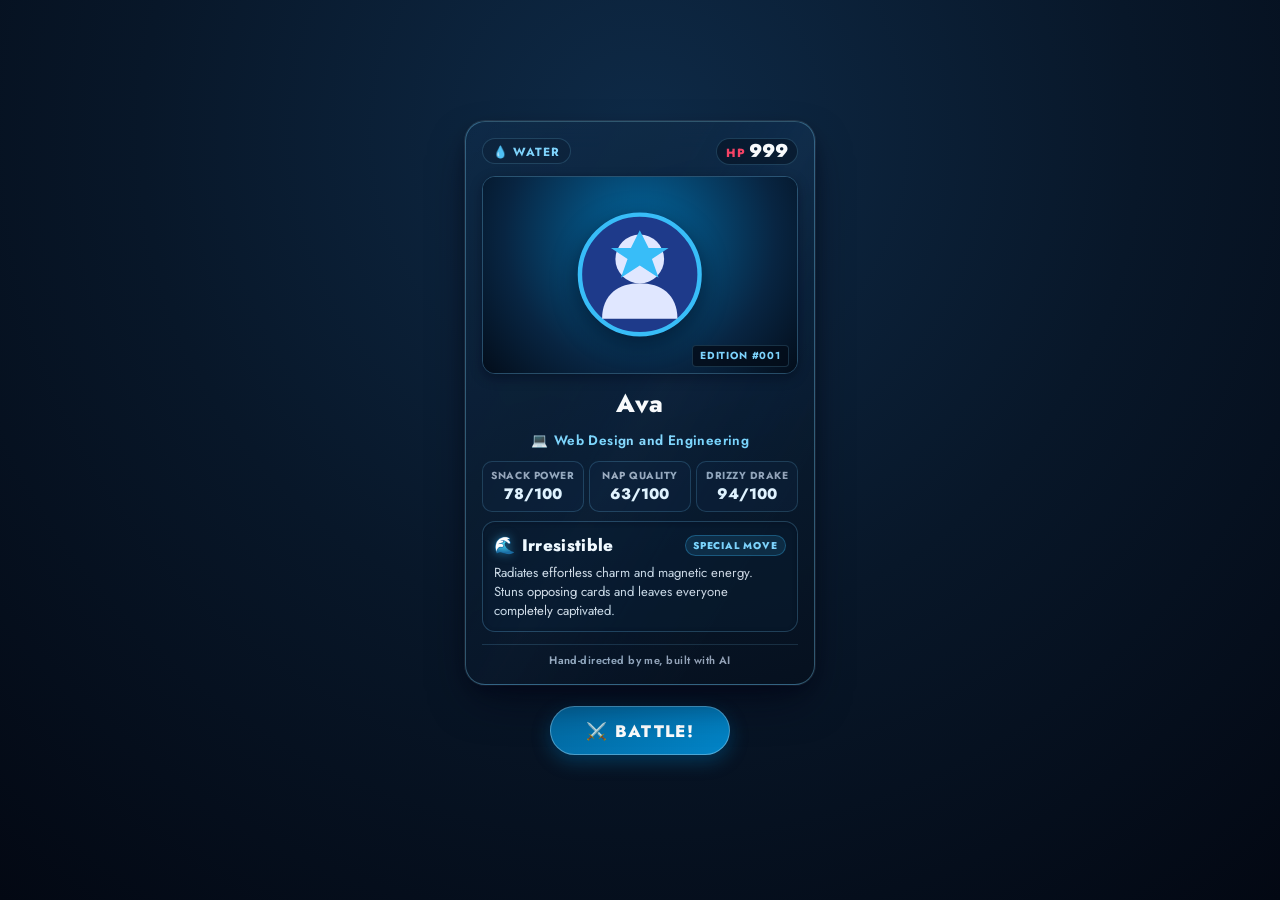
==== index.html @ eb4a1f62 "My first commit" ====
<!DOCTYPE html>
<html lang="en">
<head>
  <meta charset="UTF-8" />
  <meta name="viewport" content="width=device-width, initial-scale=1.0" />
  <title>Ava | Digital Trading Card</title>
  <link rel="preconnect" href="https://fonts.googleapis.com">
  <link rel="preconnect" href="https://fonts.gstatic.com" crossorigin>
  <link href="https://fonts.googleapis.com/css2?family=Jost:ital,wght@0,400;0,500;0,600;0,700;0,800;0,900;1,400;1,600&display=swap" rel="stylesheet">
  <link rel="stylesheet" href="style.css" />
</head>
<body>

  <main class="page-container">
    <!-- 3D Card Container with Perspective -->
    <div class="card-container" id="card-container">
      <article class="trading-card" id="trading-card">

        <!-- ================= FRONT FACE ================= -->
        <div class="card-face card-front">
          <!-- Card Holo Sheen Overlay -->
          <div class="card-sheen" aria-hidden="true"></div>

          <!-- Top Header: Type & Power -->
          <header class="card-header">
            <span class="card-type-badge">💧 WATER</span>
            <div class="card-hp">
              <span class="hp-label">HP</span>
              <span class="hp-value">999</span>
            </div>
          </header>

          <!-- Card Art / Portrait Section -->
          <div class="card-art-frame">
            <div class="art-backdrop">
              <!-- Inline SVG Avatar / Mascot -->
              <svg class="art-avatar" viewBox="0 0 120 120" fill="none" xmlns="http://www.w3.org/2000/svg" aria-label="Card character portrait">
                <circle cx="60" cy="60" r="54" fill="#1e3a8a" stroke="#38bdf8" stroke-width="4" />
                <circle cx="60" cy="46" r="22" fill="#E0E7FF" />
                <path d="M26 100C26 78 41 68 60 68C79 68 94 78 94 100" fill="#E0E7FF" />
                <polygon points="60,20 68,36 86,36 71,46 77,63 60,52 43,63 49,46 34,36 52,36" fill="#38bdf8" />
              </svg>
            </div>
            <span class="card-id-tag">EDITION #001</span>
          </div>

          <!-- Card Body / Identity -->
          <section class="card-info">
            <h1 class="card-name" id="card-name">Ava</h1>
            <p class="card-major" id="card-major">
              <span class="major-icon">💻</span> Web Design and Engineering
            </p>

            <!-- Stats Bar -->
            <div class="card-stats">
              <div class="stat-pill">
                <span class="stat-label">Snack Power</span>
                <span class="stat-value">78/100</span>
              </div>
              <div class="stat-pill">
                <span class="stat-label">Nap Quality</span>
                <span class="stat-value">63/100</span>
              </div>
              <div class="stat-pill">
                <span class="stat-label">Drizzy Drake</span>
                <span class="stat-value">94/100</span>
              </div>
            </div>

            <!-- Special Ability Section (Card Feature) -->
            <div class="ability-container" id="ability-container">
              <div class="ability-header">
                <span class="ability-icon">🌊</span>
                <h2 class="ability-title">Irresistible</h2>
                <span class="ability-tag">SPECIAL MOVE</span>
              </div>
              <p class="ability-description">
                Radiates effortless charm and magnetic energy. Stuns opposing cards and leaves everyone completely captivated.
              </p>
            </div>
          </section>

          <!-- Card Footer -->
          <footer class="card-footer">
            <span>Hand-directed by me, built with AI</span>
          </footer>
        </div>

        <!-- ================= BACK FACE ================= -->
        <div class="card-face card-back">
          <!-- Card Holo Sheen Overlay -->
          <div class="card-sheen" aria-hidden="true"></div>

          <!-- Back Header -->
          <header class="card-header back-header">
            <span class="card-type-badge back-badge">🌊 WATER DECK</span>
            <span class="back-id">SECRET RARE ★★★</span>
          </header>

          <!-- Back Center Graphic Emblem -->
          <div class="back-emblem-wrapper">
            <div class="back-emblem-ring">
              <div class="back-emblem-core">
                <span class="back-emblem-icon">💧</span>
              </div>
            </div>
          </div>

          <!-- Fun Fact Showcase Block -->
          <section class="fun-fact-section">
            <div class="fun-fact-header">
              <span class="fun-fact-tag">💡 TRAINER FUN FACT</span>
            </div>
            <p class="fun-fact-text">
              Can code full responsive web animations in her sleep, but will happily spend 45 minutes debating between three identical shades of blue while streaming Drake on repeat.
            </p>

            <!-- Fun Fact Quick Trivia Chips -->
            <div class="trivia-chips">
              <div class="trivia-chip">
                <span class="trivia-label">Soundtrack</span>
                <span class="trivia-value">Drake (Certified)</span>
              </div>
              <div class="trivia-chip">
                <span class="trivia-label">Fuel Source</span>
                <span class="trivia-value">Snacks & Matcha</span>
              </div>
              <div class="trivia-chip">
                <span class="trivia-label">Style Mode</span>
                <span class="trivia-value">Water Type 🌊</span>
              </div>
            </div>
          </section>

          <!-- Interactive Ability Activation on Back -->
          <div class="back-ability-container">
            <button id="ability-btn" class="ability-button back-ability-btn" type="button">
              🌊 Activate Irresistible Ability
            </button>
            <div id="ability-status" class="ability-status" aria-live="polite"></div>
          </div>

          <!-- Back Footer -->
          <footer class="card-footer back-footer">
            <span>Hand-directed by me, built with AI</span>
          </footer>
        </div>

      </article>
    </div>

    <!-- ================= BATTLE ARENA ================= -->
    <section class="battle-arena" aria-label="Card Battle Arena">
      <button id="battle-btn" class="battle-btn" type="button">
        ⚔️ Battle!
      </button>

      <!-- Dice-Roll Animation & Big Letters Winner Display -->
      <div id="battle-display" class="battle-display" aria-live="polite"></div>
    </section>
  </main>

  <script src="script.js"></script>
</body>
</html>
---- style.css ----
/* ==========================================================================
   Digital Trading Card - style.css
   Pure Futura Typography & Aesthetic Oceanic Water Theme
   ========================================================================== */

:root {
  /* Unified Futura Typography */
  --font-futura: "Futura", "Futura-Medium", "Futura LT", "Jost", -apple-system, BlinkMacSystemFont, "Segoe UI", Roboto, sans-serif;

  /* Oceanic Color Palette - Refined & Aesthetic */
  --bg-page-start: #0e2a47;
  --bg-page-mid: #081729;
  --bg-page-end: #030813;
  
  --card-glass-start: rgba(14, 42, 71, 0.92);
  --card-glass-mid: rgba(10, 29, 50, 0.94);
  --card-glass-end: rgba(6, 17, 31, 0.97);

  --card-border: rgba(125, 211, 252, 0.35);
  --card-border-glow: rgba(56, 189, 248, 0.25);
  
  --accent-cyan: #38bdf8;
  --accent-aqua: #7dd3fc;
  --accent-seafoam: #a5f3fc;
  --accent-marine: #0284c7;
  --accent-deep-navy: #082542;
  
  --text-primary: #f8fafc;
  --text-secondary: #cbd5e1;
  --text-muted: #94a3b8;
  
  --surface-glass: rgba(12, 33, 56, 0.6);
  --surface-glass-border: rgba(125, 211, 252, 0.18);
  
  /* Radii */
  --card-radius: 20px;
  --inner-radius: 13px;
  --pill-radius: 9999px;
  
  /* Delicate Multi-layer Depth Shadow */
  --card-shadow: 0 20px 45px -12px rgba(2, 6, 23, 0.8),
                 0 8px 18px -4px rgba(2, 6, 23, 0.5),
                 0 0 0 1px rgba(255, 255, 255, 0.1);
}

/* Base Reset & Centering */
* {
  box-sizing: border-box;
  margin: 0;
  padding: 0;
  font-family: var(--font-futura);
}

body {
  min-height: 100vh;
  display: flex;
  align-items: center;
  justify-content: center;
  background: radial-gradient(circle at 50% 15%, var(--bg-page-start) 0%, var(--bg-page-mid) 50%, var(--bg-page-end) 100%);
  color: var(--text-primary);
  font-family: var(--font-futura);
  padding: 1.5rem 1.25rem;
  overflow-x: hidden;
  -webkit-font-smoothing: antialiased;
}

button, input, select, textarea {
  font-family: var(--font-futura);
}

.page-container {
  display: flex;
  flex-direction: column;
  align-items: center;
  justify-content: center;
  width: 100%;
  gap: 1.35rem;
}

/* 3D Perspective Card Container */
.card-container {
  perspective: 1200px;
  width: 100%;
  max-width: 350px;
  display: flex;
  justify-content: center;
}

/* Trading Card (3D Flipping Element) */
.trading-card {
  position: relative;
  width: 100%;
  transform-style: preserve-3d;
  transition: transform 0.65s cubic-bezier(0.34, 1.2, 0.64, 1);
  cursor: pointer;
}

/* 3D Flip Trigger: Point / Hover at it, or mobile tap */
.card-container:hover .trading-card,
.trading-card.is-flipped {
  transform: rotateY(180deg);
}

/* Card Faces Base Styles */
.card-face {
  width: 100%;
  border-radius: var(--card-radius);
  box-shadow: var(--card-shadow);
  padding: 1rem;
  display: flex;
  flex-direction: column;
  gap: 0.7rem;
  overflow: hidden;
  backface-visibility: hidden;
  -webkit-backface-visibility: hidden;
  user-select: none;
  box-sizing: border-box;
  backdrop-filter: blur(16px);
  -webkit-backdrop-filter: blur(16px);
}

/* Front Face */
.card-front {
  position: relative;
  transform: rotateY(0deg);
  background: linear-gradient(165deg, var(--card-glass-start) 0%, var(--card-glass-mid) 50%, var(--card-glass-end) 100%);
  border: 1.5px solid var(--card-border);
}

/* Back Face */
.card-back {
  position: absolute;
  inset: 0;
  transform: rotateY(180deg);
  background: linear-gradient(165deg, #0f2c4a 0%, #091c30 50%, #05101d 100%);
  border: 1.5px solid var(--card-border);
  box-shadow: var(--card-shadow);
  justify-content: space-between;
}

/* Soft Water Sheen Overlay */
.card-sheen {
  position: absolute;
  inset: 0;
  border-radius: var(--card-radius);
  background: linear-gradient(
    120deg,
    transparent 0%,
    rgba(255, 255, 255, 0.05) 35%,
    rgba(125, 211, 252, 0.18) 48%,
    rgba(240, 249, 255, 0.22) 52%,
    rgba(56, 189, 248, 0.12) 65%,
    transparent 80%
  );
  opacity: 0.6;
  pointer-events: none;
  mix-blend-mode: overlay;
  transition: opacity 0.3s ease;
}

.trading-card:hover .card-sheen {
  opacity: 0.9;
}

/* ==========================================================================
   Front Face Elements
   ========================================================================== */

.card-header {
  display: flex;
  justify-content: space-between;
  align-items: center;
}

.card-type-badge {
  background: var(--surface-glass);
  border: 1px solid var(--surface-glass-border);
  padding: 0.22rem 0.6rem;
  border-radius: var(--pill-radius);
  color: var(--accent-aqua);
  font-size: 0.74rem;
  font-weight: 700;
  letter-spacing: 0.08em;
  text-transform: uppercase;
}

.card-hp {
  display: flex;
  align-items: baseline;
  gap: 0.25rem;
  background: rgba(3, 12, 24, 0.5);
  padding: 0.18rem 0.55rem;
  border-radius: var(--pill-radius);
  border: 1px solid var(--surface-glass-border);
}

.hp-label {
  font-size: 0.74rem;
  color: #f43f5e;
  font-weight: 800;
  letter-spacing: 0.05em;
}

.hp-value {
  font-size: 1.15rem;
  font-weight: 900;
  color: var(--text-primary);
  line-height: 1;
}

/* Artwork Frame */
.card-art-frame {
  position: relative;
  width: 100%;
  aspect-ratio: 16 / 10;
  border-radius: var(--inner-radius);
  overflow: hidden;
  border: 1px solid rgba(125, 211, 252, 0.25);
  box-shadow: inset 0 2px 10px rgba(2, 6, 23, 0.5), 0 4px 12px rgba(2, 6, 23, 0.4);
}

.art-backdrop {
  width: 100%;
  height: 100%;
  background: radial-gradient(circle at 50% 30%, #0369a1 0%, #082542 65%, #030d1a 100%);
  display: flex;
  align-items: center;
  justify-content: center;
}

.art-avatar {
  width: 68%;
  height: 68%;
  filter: drop-shadow(0 6px 12px rgba(2, 6, 23, 0.6));
  transition: transform 0.4s ease;
}

.trading-card:hover .art-avatar {
  transform: scale(1.04);
}

.card-id-tag {
  position: absolute;
  bottom: 6px;
  right: 8px;
  font-size: 0.64rem;
  font-weight: 700;
  letter-spacing: 0.08em;
  background: rgba(4, 13, 26, 0.85);
  padding: 0.15rem 0.45rem;
  border-radius: 4px;
  color: #7dd3fc;
  border: 1px solid var(--surface-glass-border);
}

/* Identity & Content Section */
.card-info {
  display: flex;
  flex-direction: column;
  gap: 0.6rem;
}

.card-name {
  font-size: 1.55rem;
  font-weight: 800;
  text-align: center;
  letter-spacing: 0.02em;
  color: #f8fafc;
  word-break: break-word;
}

.card-major {
  font-size: 0.85rem;
  text-align: center;
  color: var(--accent-aqua);
  font-weight: 600;
  display: flex;
  align-items: center;
  justify-content: center;
  gap: 0.35rem;
  letter-spacing: 0.03em;
}

/* Stats Row */
.card-stats {
  display: grid;
  grid-template-columns: repeat(3, 1fr);
  gap: 0.35rem;
  margin-top: 0.1rem;
}

.stat-pill {
  background: var(--surface-glass);
  border: 1px solid var(--surface-glass-border);
  border-radius: 10px;
  padding: 0.35rem 0.25rem;
  display: flex;
  flex-direction: column;
  align-items: center;
  text-align: center;
}

.stat-label {
  font-size: 0.64rem;
  text-transform: uppercase;
  color: var(--text-muted);
  font-weight: 700;
  letter-spacing: 0.05em;
  white-space: nowrap;
}

.stat-value {
  font-size: 0.95rem;
  font-weight: 800;
  color: #e0f2fe;
}

/* Special Ability Section (Card Feature / Attack Style) */
.ability-container {
  background: rgba(9, 27, 47, 0.65);
  border: 1px solid rgba(125, 211, 252, 0.22);
  border-radius: var(--inner-radius);
  padding: 0.7rem;
  display: flex;
  flex-direction: column;
  gap: 0.35rem;
  box-shadow: inset 0 1px 4px rgba(2, 6, 23, 0.3);
}

.ability-header {
  display: flex;
  align-items: center;
  gap: 0.4rem;
}

.ability-icon {
  font-size: 1.05rem;
  filter: drop-shadow(0 0 5px rgba(56, 189, 248, 0.5));
}

.ability-title {
  font-size: 1.05rem;
  font-weight: 800;
  color: #f0f9ff;
  letter-spacing: 0.02em;
}

.ability-tag {
  font-size: 0.62rem;
  font-weight: 800;
  color: #7dd3fc;
  background: rgba(56, 189, 248, 0.12);
  border: 1px solid rgba(56, 189, 248, 0.3);
  padding: 0.12rem 0.45rem;
  border-radius: var(--pill-radius);
  margin-left: auto;
  letter-spacing: 0.08em;
}

.ability-description {
  font-size: 0.82rem;
  line-height: 1.45;
  color: var(--text-secondary);
}

/* Card Footers */
.card-footer {
  display: flex;
  justify-content: center;
  align-items: center;
  text-align: center;
  font-size: 0.68rem;
  color: var(--text-muted);
  border-top: 1px solid rgba(125, 211, 252, 0.15);
  padding-top: 0.45rem;
  margin-top: auto;
  font-weight: 600;
  letter-spacing: 0.04em;
}

/* ==========================================================================
   Back Face Elements (Water Type Fun Fact Showcase)
   ========================================================================== */

.back-header {
  border-bottom: 1px solid rgba(125, 211, 252, 0.15);
  padding-bottom: 0.35rem;
}

.back-badge {
  color: var(--accent-aqua);
}

.back-id {
  font-size: 0.72rem;
  font-weight: 700;
  color: #7dd3fc;
  letter-spacing: 0.06em;
}

/* Back Center Water Seal / Emblem */
.back-emblem-wrapper {
  display: flex;
  align-items: center;
  justify-content: center;
  padding: 0.35rem 0;
}

.back-emblem-ring {
  width: 74px;
  height: 74px;
  border-radius: 50%;
  border: 2px dashed rgba(56, 189, 248, 0.4);
  display: flex;
  align-items: center;
  justify-content: center;
  background: radial-gradient(circle, rgba(2, 132, 199, 0.25) 0%, rgba(8, 28, 48, 0.8) 75%);
  box-shadow: 0 0 16px rgba(56, 189, 248, 0.2);
  animation: emblemSpin 22s linear infinite;
}

.back-emblem-core {
  width: 52px;
  height: 52px;
  border-radius: 50%;
  background: linear-gradient(135deg, #0284c7, #07233d);
  border: 1px solid rgba(224, 242, 254, 0.5);
  display: flex;
  align-items: center;
  justify-content: center;
}

.back-emblem-icon {
  font-size: 1.6rem;
  filter: drop-shadow(0 2px 6px rgba(2, 6, 23, 0.6));
}

@keyframes emblemSpin {
  0% { transform: rotate(0deg); }
  100% { transform: rotate(360deg); }
}

/* Fun Fact Section */
.fun-fact-section {
  background: rgba(9, 27, 47, 0.7);
  border: 1px solid rgba(125, 211, 252, 0.22);
  border-radius: var(--inner-radius);
  padding: 0.75rem;
  display: flex;
  flex-direction: column;
  gap: 0.5rem;
  box-shadow: inset 0 1px 4px rgba(2, 6, 23, 0.3);
}

.fun-fact-header {
  display: flex;
  align-items: center;
  justify-content: center;
}

.fun-fact-tag {
  font-size: 0.72rem;
  font-weight: 800;
  letter-spacing: 0.08em;
  color: #7dd3fc;
  background: rgba(56, 189, 248, 0.12);
  border: 1px solid rgba(56, 189, 248, 0.3);
  padding: 0.2rem 0.55rem;
  border-radius: var(--pill-radius);
  text-transform: uppercase;
}

.fun-fact-text {
  font-size: 0.82rem;
  line-height: 1.5;
  color: var(--text-primary);
  text-align: center;
  padding: 0 0.15rem;
}

/* Trivia Chips */
.trivia-chips {
  display: flex;
  flex-direction: column;
  gap: 0.3rem;
  margin-top: 0.15rem;
}

.trivia-chip {
  display: flex;
  justify-content: space-between;
  align-items: center;
  background: rgba(5, 17, 31, 0.5);
  border: 1px solid rgba(125, 211, 252, 0.15);
  border-radius: 7px;
  padding: 0.28rem 0.5rem;
  font-size: 0.72rem;
}

.trivia-label {
  color: var(--text-muted);
  font-weight: 600;
  text-transform: uppercase;
  font-size: 0.65rem;
  letter-spacing: 0.05em;
}

.trivia-value {
  color: #7dd3fc;
  font-weight: 700;
}

/* Quick Ability Container on Back Face */
.back-ability-container {
  display: flex;
  flex-direction: column;
  gap: 0.35rem;
  margin-top: 0.25rem;
  width: 100%;
}

.back-ability-btn {
  font-size: 0.88rem;
  letter-spacing: 0.05em;
  padding: 0.55rem 0.9rem;
  background: linear-gradient(135deg, #0284c7, #0369a1);
  color: #ffffff;
  border: 1px solid rgba(224, 242, 254, 0.3);
  border-radius: var(--pill-radius);
  font-weight: 800;
  text-transform: uppercase;
  cursor: pointer;
  box-shadow: 0 4px 14px rgba(2, 132, 199, 0.35);
  transition: transform 0.15s ease, filter 0.2s ease, box-shadow 0.2s ease;
  width: 100%;
}

.back-ability-btn:hover {
  filter: brightness(1.12);
  box-shadow: 0 6px 18px rgba(56, 189, 248, 0.45);
  transform: translateY(-1px);
}

.back-ability-btn:active {
  transform: translateY(1px);
}

.back-ability-btn:disabled {
  opacity: 0.7;
  cursor: not-allowed;
  transform: none;
}

/* Ability Status Banner (Visual Confirmation of Activation) */
.ability-status {
  font-size: 0.76rem;
  line-height: 1.4;
  font-weight: 600;
  text-align: center;
  min-height: 1.1rem;
  color: #7dd3fc;
  padding: 0.25rem 0.5rem;
  border-radius: 8px;
  transition: all 0.25s ease;
  opacity: 0;
  transform: translateY(4px);
}

.ability-status.show-status {
  opacity: 1;
  transform: translateY(0);
  background: rgba(14, 116, 144, 0.25);
  border: 1px solid rgba(56, 189, 248, 0.35);
  color: #f0f9ff;
  box-shadow: 0 0 14px rgba(56, 189, 248, 0.3);
}

.ability-status.show-status strong {
  color: #38bdf8;
  letter-spacing: 0.04em;
}

/* Active State (Pure Glow on Back Face - No 3D Flattening) */
.trading-card.ability-active .card-back {
  animation: backFaceGlow 0.8s ease;
}

@keyframes backFaceGlow {
  0%, 100% {
    border-color: var(--card-border);
    box-shadow: var(--card-shadow);
  }
  50% {
    border-color: rgba(224, 242, 254, 0.8);
    box-shadow: 0 0 35px rgba(56, 189, 248, 0.65), 0 0 10px rgba(125, 211, 252, 0.4);
  }
}

/* ==========================================================================
   Battle Arena Section (Futura Dice Roll & Winner Display)
   ========================================================================== */

.battle-arena {
  display: flex;
  flex-direction: column;
  align-items: center;
  width: 100%;
  max-width: 350px;
  gap: 0.85rem;
}

/* Battle Action Button */
.battle-btn {
  background: linear-gradient(135deg, #0369a1, #0284c7);
  color: #ffffff;
  border: 1px solid rgba(186, 230, 253, 0.4);
  border-radius: var(--pill-radius);
  padding: 0.72rem 2.2rem;
  font-size: 1.05rem;
  font-weight: 800;
  letter-spacing: 0.08em;
  text-transform: uppercase;
  cursor: pointer;
  box-shadow: 0 6px 18px rgba(2, 132, 199, 0.35), 0 2px 6px rgba(2, 6, 23, 0.4);
  transition: transform 0.15s ease, filter 0.2s ease, box-shadow 0.2s ease;
  user-select: none;
}

.battle-btn:hover {
  filter: brightness(1.12);
  transform: translateY(-2px);
  box-shadow: 0 8px 22px rgba(56, 189, 248, 0.45);
}

.battle-btn:active {
  transform: translateY(1px);
}

.battle-btn:disabled {
  opacity: 0.7;
  cursor: not-allowed;
  transform: none;
}

/* Battle Display Container */
.battle-display {
  width: 100%;
  min-height: 10px;
}

/* Rolling Dice State */
.battle-rolling {
  background: rgba(10, 28, 48, 0.85);
  border: 1px dashed rgba(125, 211, 252, 0.35);
  border-radius: var(--inner-radius);
  padding: 1rem;
  text-align: center;
  display: flex;
  flex-direction: column;
  align-items: center;
  gap: 0.35rem;
  box-shadow: 0 6px 18px rgba(2, 6, 23, 0.4);
  animation: fadeIn 0.2s ease;
}

.dice-icon {
  font-size: 2.6rem;
  display: inline-block;
  animation: diceShake 0.18s infinite alternate;
}

.rolling-text {
  font-size: 1.05rem;
  font-weight: 800;
  letter-spacing: 0.04em;
  color: var(--text-primary);
}

.vs-text {
  font-size: 0.84rem;
  color: var(--text-muted);
}

@keyframes diceShake {
  0% { transform: rotate(-12deg) scale(0.96); }
  100% { transform: rotate(12deg) scale(1.04); }
}

/* Battle Outcome Card */
.battle-card {
  border-radius: var(--card-radius);
  padding: 1.15rem 1rem;
  text-align: center;
  display: flex;
  flex-direction: column;
  align-items: center;
  gap: 0.55rem;
  animation: popIn 0.35s cubic-bezier(0.175, 0.885, 0.32, 1.275);
}

/* Winner Card (Celebratory Futura) */
.battle-card.winner-card {
  background: linear-gradient(155deg, rgba(14, 42, 71, 0.95), rgba(8, 25, 45, 0.97));
  border: 1.5px solid rgba(125, 211, 252, 0.35);
  box-shadow: 0 0 25px rgba(56, 189, 248, 0.35), 0 8px 20px rgba(2, 6, 23, 0.5);
}

/* Defeat / Close Match Card */
.battle-card.defeat-card {
  background: rgba(15, 23, 42, 0.95);
  border: 1.5px solid rgba(244, 63, 94, 0.5);
  box-shadow: 0 0 20px rgba(244, 63, 94, 0.25);
}

/* WINNER TITLE (Pure Geometric Futura) */
.battle-winner-title {
  font-size: 1.75rem;
  font-weight: 900;
  text-transform: uppercase;
  letter-spacing: 0.06em;
  line-height: 1.15;
  color: #38bdf8;
  text-shadow: 0 2px 8px rgba(56, 189, 248, 0.35);
}

.battle-card.defeat-card .battle-winner-title {
  color: #f43f5e;
  text-shadow: 0 2px 8px rgba(244, 63, 94, 0.4);
}

.battle-summary {
  font-size: 0.85rem;
  line-height: 1.5;
  color: var(--text-secondary);
}

.battle-summary strong {
  color: #ffffff;
}

.victory-quote {
  font-size: 0.78rem;
  font-style: italic;
  color: #7dd3fc;
  border-top: 1px solid rgba(125, 211, 252, 0.15);
  padding-top: 0.4rem;
  width: 100%;
}

@keyframes popIn {
  0% { transform: scale(0.85); opacity: 0; }
  100% { transform: scale(1); opacity: 1; }
}

@keyframes fadeIn {
  0% { opacity: 0; }
  100% { opacity: 1; }
}

/* Responsive Considerations for Small Screens */
@media (max-width: 380px) {
  body {
    padding: 0.75rem;
  }
  
  .card-face {
    padding: 0.85rem;
    gap: 0.6rem;
  }
  
  .card-name {
    font-size: 1.35rem;
  }
  
  .fun-fact-text {
    font-size: 0.78rem;
  }
}
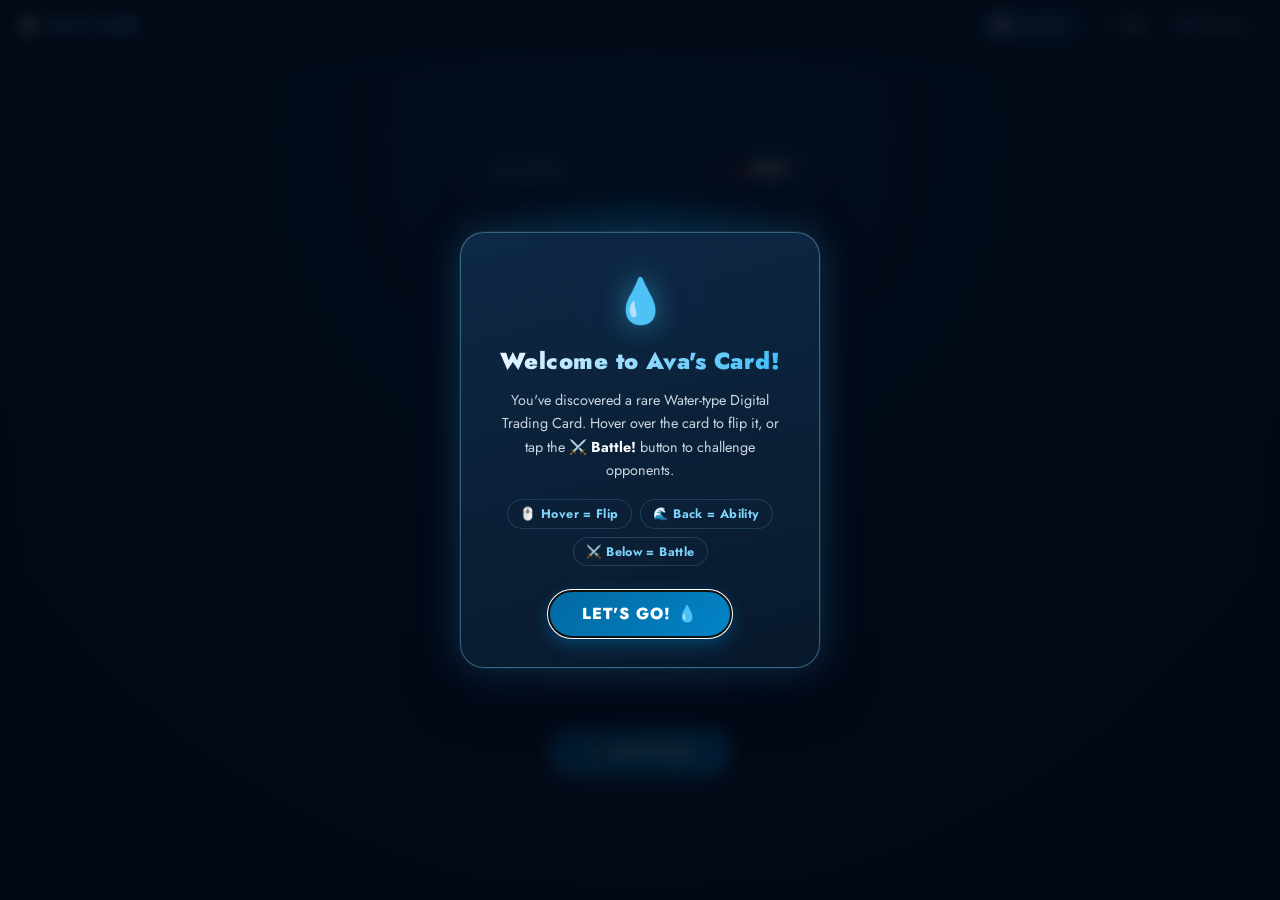
==== commit 58c4e1da: "Lab 4" ====
--- a/index.html
+++ b/index.html
@@ -10,6 +10,16 @@
   <link rel="stylesheet" href="style.css" />
 </head>
 <body>
+
+  <!-- Site Navigation Bar -->
+  <nav class="site-nav" aria-label="Site navigation">
+    <a href="index.html" class="site-nav-brand">🃏 Ava's Card</a>
+    <div class="site-nav-links">
+      <a href="index.html" class="site-nav-link active" aria-current="page">🃏 My Card</a>
+      <a href="help-faq.html" class="site-nav-link">❓ FAQ</a>
+      <a href="help-contact.html" class="site-nav-link">📬 Contact</a>
+    </div>
+  </nav>
 
   <main class="page-container">
     <!-- 3D Card Container with Perspective -->
@@ -160,6 +170,21 @@
     </section>
   </main>
 
+  <!-- Welcome Modal Overlay -->
+  <div id="welcome-modal" class="welcome-overlay" role="dialog" aria-modal="true" aria-labelledby="welcome-title">
+    <div class="welcome-card">
+      <div class="welcome-icon">💧</div>
+      <h2 id="welcome-title" class="welcome-title">Welcome to Ava's Card!</h2>
+      <p class="welcome-text">You've discovered a rare Water-type Digital Trading Card. Hover over the card to flip it, or tap the <strong>⚔️ Battle!</strong> button to challenge opponents.</p>
+      <div class="welcome-tips">
+        <span class="welcome-tip">🖱️ Hover = Flip</span>
+        <span class="welcome-tip">🌊 Back = Ability</span>
+        <span class="welcome-tip">⚔️ Below = Battle</span>
+      </div>
+      <button id="welcome-close" class="welcome-btn" type="button">Let's Go! 💧</button>
+    </div>
+  </div>
+
   <script src="script.js"></script>
 </body>
 </html>
--- a/style.css
+++ b/style.css
@@ -59,7 +59,8 @@
   background: radial-gradient(circle at 50% 15%, var(--bg-page-start) 0%, var(--bg-page-mid) 50%, var(--bg-page-end) 100%);
   color: var(--text-primary);
   font-family: var(--font-futura);
-  padding: 1.5rem 1.25rem;
+  padding: 0;
+  margin: 0;
   overflow-x: hidden;
   -webkit-font-smoothing: antialiased;
 }
@@ -776,3 +777,222 @@
     font-size: 0.78rem;
   }
 }
+
+
+/* ==========================================================================
+   Site Nav Bar (added for Lab 5 help pages)
+   ========================================================================== */
+
+.site-nav {
+  width: 100%;
+  background: rgba(8, 23, 41, 0.82);
+  backdrop-filter: blur(18px);
+  -webkit-backdrop-filter: blur(18px);
+  border-bottom: 1px solid rgba(125, 211, 252, 0.18);
+  box-shadow: 0 2px 16px rgba(2, 6, 23, 0.45);
+  display: flex;
+  align-items: center;
+  justify-content: space-between;
+  padding: 0.6rem 1.25rem;
+  gap: 1rem;
+  position: sticky;
+  top: 0;
+  z-index: 100;
+  box-sizing: border-box;
+}
+
+.site-nav-brand {
+  font-size: 0.88rem;
+  font-weight: 800;
+  letter-spacing: 0.06em;
+  text-transform: uppercase;
+  color: var(--accent-aqua);
+  text-decoration: none;
+  display: inline-flex;
+  align-items: center;
+}
+
+.site-nav-brand:hover {
+  color: var(--accent-cyan);
+  text-decoration: none;
+}
+
+.site-nav-links {
+  display: flex;
+  align-items: center;
+  gap: 0.25rem;
+}
+
+.site-nav-link {
+  display: inline-block;
+  padding: 0.3rem 0.75rem;
+  border-radius: 9999px;
+  font-size: 0.82rem;
+  font-weight: 700;
+  letter-spacing: 0.03em;
+  color: var(--text-secondary);
+  text-decoration: none;
+  border: 1px solid transparent;
+  transition: color 0.2s ease, background 0.2s ease, border-color 0.2s ease;
+}
+
+.site-nav-link:hover {
+  color: var(--accent-cyan);
+  background: rgba(56, 189, 248, 0.1);
+  text-decoration: none;
+}
+
+.site-nav-link.active {
+  color: var(--accent-cyan);
+  background: rgba(56, 189, 248, 0.15);
+  border-color: rgba(56, 189, 248, 0.4);
+}
+
+/* ==========================================================================
+   Welcome Modal Overlay (added for Lab 5)
+   ========================================================================== */
+
+.welcome-overlay {
+  position: fixed;
+  inset: 0;
+  z-index: 9999;
+  background: rgba(2, 8, 20, 0.82);
+  backdrop-filter: blur(8px);
+  -webkit-backdrop-filter: blur(8px);
+  display: flex;
+  align-items: center;
+  justify-content: center;
+  padding: 1.25rem;
+  animation: welcomeFadeIn 0.4s ease both;
+}
+
+.welcome-overlay.welcome-hiding {
+  animation: welcomeFadeOut 0.4s ease both;
+}
+
+@keyframes welcomeFadeIn {
+  from { opacity: 0; }
+  to   { opacity: 1; }
+}
+
+@keyframes welcomeFadeOut {
+  from { opacity: 1; }
+  to   { opacity: 0; }
+}
+
+.welcome-card {
+  background: linear-gradient(165deg, rgba(14, 42, 71, 0.97) 0%, rgba(8, 25, 45, 0.98) 100%);
+  border: 1.5px solid rgba(125, 211, 252, 0.38);
+  border-radius: 24px;
+  box-shadow: 0 0 40px rgba(56, 189, 248, 0.25),
+              0 20px 50px rgba(2, 6, 23, 0.7),
+              0 0 0 1px rgba(255, 255, 255, 0.07);
+  padding: 2.25rem 2rem 1.85rem;
+  max-width: 360px;
+  width: 100%;
+  text-align: center;
+  display: flex;
+  flex-direction: column;
+  align-items: center;
+  gap: 0.85rem;
+  animation: welcomeCardPop 0.45s cubic-bezier(0.175, 0.885, 0.32, 1.275) 0.08s both;
+}
+
+@keyframes welcomeCardPop {
+  0%   { transform: scale(0.88) translateY(12px); opacity: 0; }
+  100% { transform: scale(1) translateY(0);        opacity: 1; }
+}
+
+.welcome-icon {
+  font-size: 2.75rem;
+  filter: drop-shadow(0 0 14px rgba(56, 189, 248, 0.5));
+  margin-bottom: 0.1rem;
+}
+
+.welcome-title {
+  font-size: 1.45rem;
+  font-weight: 900;
+  letter-spacing: 0.02em;
+  line-height: 1.2;
+  background: linear-gradient(135deg, #f0f9ff 0%, var(--accent-aqua) 60%, var(--accent-cyan) 100%);
+  -webkit-background-clip: text;
+  -webkit-text-fill-color: transparent;
+  background-clip: text;
+}
+
+.welcome-text {
+  font-size: 0.9rem;
+  color: var(--text-secondary);
+  line-height: 1.6;
+  max-width: 300px;
+}
+
+.welcome-text strong {
+  color: var(--text-primary);
+}
+
+.welcome-tips {
+  display: flex;
+  flex-wrap: wrap;
+  gap: 0.5rem;
+  justify-content: center;
+  margin: 0.25rem 0;
+}
+
+.welcome-tip {
+  background: var(--surface-glass);
+  border: 1px solid var(--surface-glass-border);
+  border-radius: 9999px;
+  padding: 0.3rem 0.75rem;
+  font-size: 0.78rem;
+  font-weight: 700;
+  color: var(--accent-aqua);
+  letter-spacing: 0.03em;
+  white-space: nowrap;
+}
+
+.welcome-btn {
+  margin-top: 0.35rem;
+  padding: 0.72rem 2.1rem;
+  background: linear-gradient(135deg, #0369a1, #0284c7);
+  color: #ffffff;
+  border: 1px solid rgba(186, 230, 253, 0.4);
+  border-radius: 9999px;
+  font-family: var(--font-futura);
+  font-size: 1rem;
+  font-weight: 800;
+  letter-spacing: 0.06em;
+  text-transform: uppercase;
+  cursor: pointer;
+  box-shadow: 0 6px 18px rgba(2, 132, 199, 0.4);
+  transition: transform 0.15s ease, filter 0.2s ease, box-shadow 0.2s ease;
+}
+
+.welcome-btn:hover {
+  filter: brightness(1.12);
+  transform: translateY(-2px);
+  box-shadow: 0 8px 24px rgba(56, 189, 248, 0.5);
+}
+
+.welcome-btn:active {
+  transform: translateY(1px);
+}
+
+/* Adjust body layout when site-nav is present */
+body {
+  flex-direction: column;
+  align-items: stretch;
+  padding: 0;
+  margin: 0;
+}
+
+.page-container {
+  flex: 1;
+  display: flex;
+  flex-direction: column;
+  align-items: center;
+  justify-content: center;
+  width: 100%;
+  padding: 2.25rem 1.25rem 3rem;
+  box-sizing: border-box;
+}
